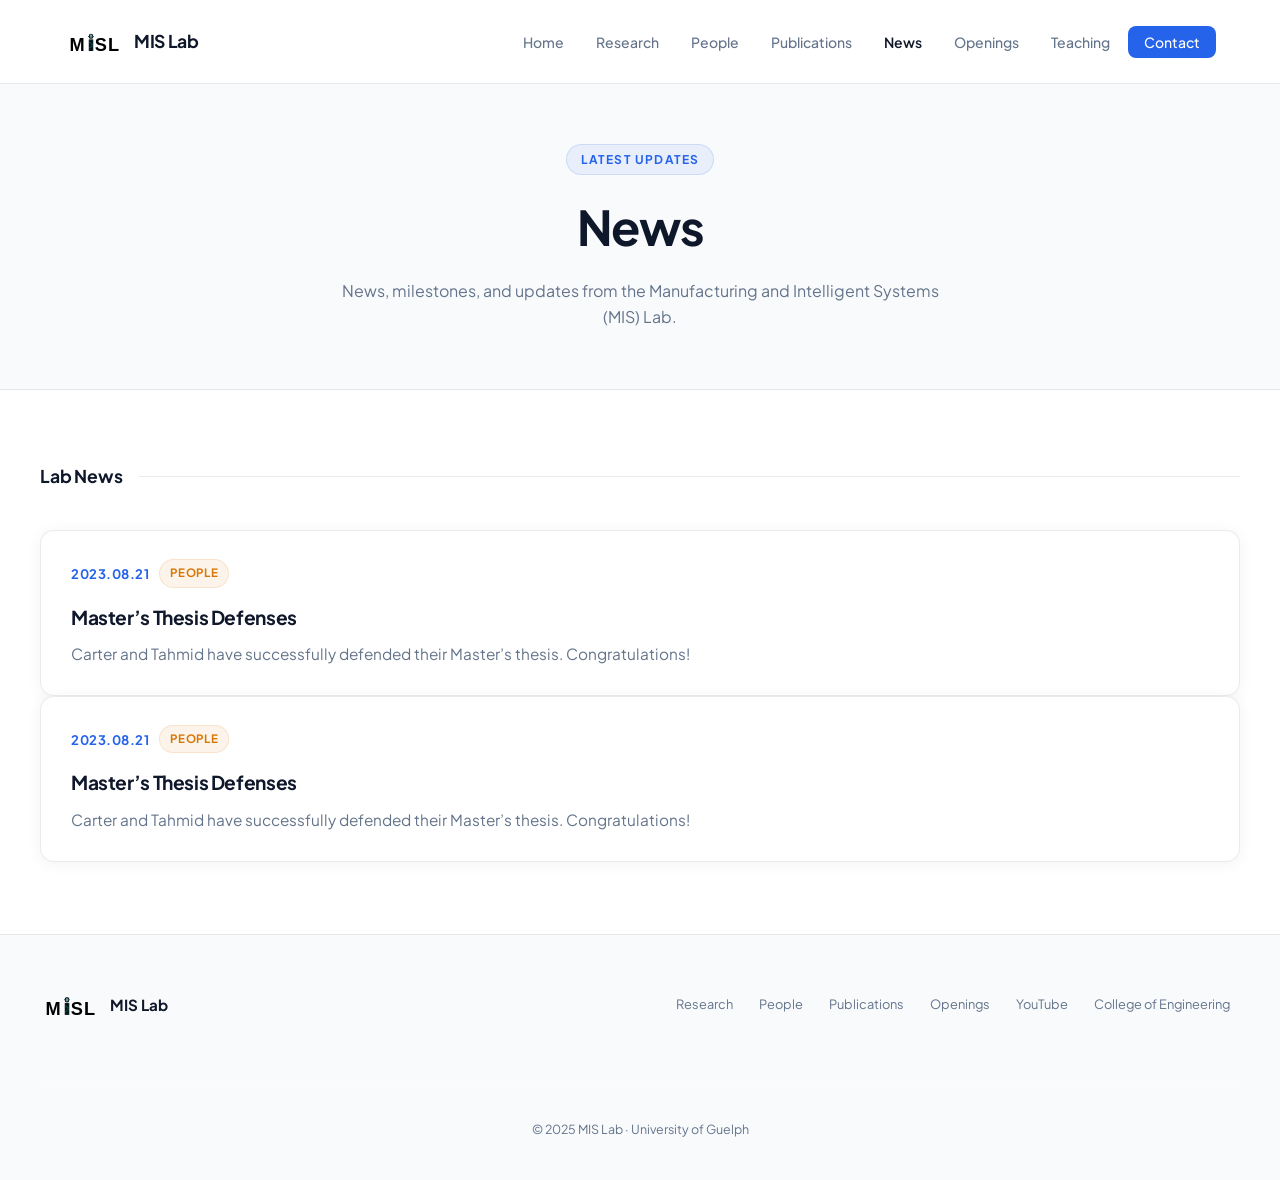
==== news/index.html @ e24f7b9d "update" ====
﻿<!doctype html>
<html lang="en">
  <head>
    <meta charset="UTF-8" />
    <meta name="viewport" content="width=device-width, initial-scale=1.0" />
    <title>News | Manufacturing and Intelligent Systems (MIS) Lab</title>
    <meta
      name="description"
      content="News and updates from the Manufacturing and Intelligent Systems (MIS) Lab, University of Guelph."
    />

    <link rel="preconnect" href="https://fonts.googleapis.com" />
    <link rel="preconnect" href="https://fonts.gstatic.com" crossorigin />
    <link
      href="https://fonts.googleapis.com/css2?family=Plus+Jakarta+Sans:wght@300;400;500;600;700&display=swap"
      rel="stylesheet"
    />

    <link rel="stylesheet" href="../css/styles.css" />

    <style>
      :root {
        --color-bg: #ffffff;
        --color-surface: #f8fafc;
        --color-surface-2: #f1f5f9;
        --color-border: rgba(0, 0, 0, 0.08);
        --color-text: #0f172a;
        --color-muted: #64748b;
        --color-accent: #2563eb;
        --color-accent-2: #0891b2;
        --color-gold: #d97706;
        --radius: 14px;
        --radius-sm: 8px;
        --font: "Plus Jakarta Sans", sans-serif;
        --transition: 0.25s ease;
        --nav-h: 84px;
      }

      *,
      *::before,
      *::after {
        box-sizing: border-box;
        margin: 0;
        padding: 0;
      }

      html {
        scroll-behavior: smooth;
      }

      body {
        font-family: var(--font);
        background: var(--color-bg);
        color: var(--color-text);
        line-height: 1.6;
        overflow-x: hidden;
      }

      a {
        color: inherit;
        text-decoration: none;
      }

      img {
        max-width: 100%;
        display: block;
      }

      /* NAV */
      .nav {
        position: fixed;
        top: 0;
        left: 0;
        right: 0;
        z-index: 100;
        height: var(--nav-h);
        background: rgba(255, 255, 255, 0.92);
        backdrop-filter: blur(16px);
        border-bottom: 1px solid var(--color-border);
      }

      .nav__container {
        max-width: 1200px;
        margin: 0 auto;
        padding: 0 24px;
        height: 100%;
        display: flex;
        align-items: center;
        justify-content: space-between;
      }

      .nav__logo {
        display: flex;
        align-items: center;
        gap: 10px;
        font-weight: 700;
        font-size: 1.1rem;
        letter-spacing: -0.02em;
        color: var(--color-text);
      }

      .nav__logo-icon {
        width: 34px;
        height: 34px;
        background: linear-gradient(135deg, var(--color-accent), var(--color-accent-2));
        border-radius: 8px;
        display: flex;
        align-items: center;
        justify-content: center;
      }

      .nav__logo-icon svg {
        width: 18px;
        height: 18px;
      }
      .nav__logo-img { width: 60px; height: 60px; border-radius: 8px; object-fit: contain; flex-shrink: 0; }

      .nav__links {
        display: flex;
        align-items: center;
        gap: 4px;
        list-style: none;
      }

      .nav__link {
        padding: 7px 14px;
        border-radius: var(--radius-sm);
        font-size: 0.875rem;
        font-weight: 500;
        color: var(--color-muted);
        transition: color var(--transition), background var(--transition);
      }

      .nav__link:hover {
        color: var(--color-text);
        background: rgba(0, 0, 0, 0.05);
      }

      .nav__link--active {
        color: var(--color-text);
        font-weight: 600;
      }

      .nav__link--cta {
        background: var(--color-accent);
        color: #fff;
        padding: 7px 16px;
      }

      .nav__link--cta:hover {
        background: #1d4ed8;
        color: #fff;
      }

      /* PAGE HEADER */
      .page-header {
        padding-top: calc(var(--nav-h) + 60px);
        padding-bottom: 60px;
        padding-left: 24px;
        padding-right: 24px;
        background: var(--color-surface);
        border-bottom: 1px solid var(--color-border);
        text-align: center;
      }

      .page-header__label {
        display: inline-block;
        font-size: 0.75rem;
        font-weight: 700;
        letter-spacing: 0.1em;
        text-transform: uppercase;
        color: var(--color-accent);
        background: rgba(37, 99, 235, 0.07);
        border: 1px solid rgba(37, 99, 235, 0.15);
        padding: 5px 14px;
        border-radius: 100px;
        margin-bottom: 14px;
      }

      .page-header__title {
        font-size: clamp(2rem, 4vw, 3rem);
        font-weight: 700;
        letter-spacing: -0.03em;
        margin-bottom: 12px;
      }

      .page-header__desc {
        font-size: 1rem;
        color: var(--color-muted);
        max-width: 620px;
        margin: 0 auto;
      }

      /* SECTIONS */
      .news-section {
        padding: 72px 24px;
      }

      .section-inner {
        max-width: 1200px;
        margin: 0 auto;
      }

      .section-divider {
        display: flex;
        align-items: center;
        gap: 16px;
        margin-bottom: 40px;
      }

      .section-divider__title {
        font-size: 1.1rem;
        font-weight: 700;
        letter-spacing: -0.01em;
        white-space: nowrap;
        color: var(--color-text);
      }

      .section-divider__line {
        flex: 1;
        height: 1px;
        background: var(--color-border);
      }

      .section-divider__count {
        font-size: 0.78rem;
        font-weight: 600;
        color: var(--color-muted);
        background: var(--color-surface-2);
        border: 1px solid var(--color-border);
        padding: 3px 10px;
        border-radius: 100px;
        white-space: nowrap;
      }

      /* NEWS LIST */
      .news-list {
        display: grid;
        gap: 22px;
      }

      .news-card {
        background: #ffffff;
        border: 1px solid var(--color-border);
        border-radius: var(--radius);
        padding: 28px 30px;
        box-shadow: 0 2px 16px rgba(0, 0, 0, 0.05);
        transition: transform var(--transition), box-shadow var(--transition), border-color var(--transition);
      }

      .news-card:hover {
        transform: translateY(-4px);
        box-shadow: 0 12px 34px rgba(37, 99, 235, 0.08);
        border-color: rgba(37, 99, 235, 0.18);
      }

      .news-card__meta {
        display: flex;
        align-items: center;
        gap: 10px;
        flex-wrap: wrap;
        margin-bottom: 14px;
      }

      .news-card__date {
        font-size: 0.82rem;
        font-weight: 700;
        letter-spacing: 0.04em;
        color: var(--color-accent);
        text-transform: uppercase;
      }

      .news-card__tag {
        display: inline-flex;
        align-items: center;
        font-size: 0.72rem;
        font-weight: 700;
        letter-spacing: 0.06em;
        text-transform: uppercase;
        color: var(--color-gold);
        background: rgba(217, 119, 6, 0.08);
        border: 1px solid rgba(217, 119, 6, 0.14);
        padding: 4px 10px;
        border-radius: 999px;
      }

      .news-card__title {
        font-size: 1.2rem;
        font-weight: 700;
        letter-spacing: -0.02em;
        color: var(--color-text);
        margin-bottom: 10px;
      }

      .news-card__text {
        font-size: 0.96rem;
        color: var(--color-muted);
        max-width: 900px;
      }

      /* FOOTER */
      .footer {
        background: var(--color-surface);
        border-top: 1px solid var(--color-border);
        padding: 40px 24px;
      }

      .footer__content {
        max-width: 1200px;
        margin: 0 auto;
        display: flex;
        align-items: center;
        justify-content: space-between;
        flex-wrap: wrap;
        gap: 20px;
      }

      .footer__logo {
        display: flex;
        align-items: center;
        gap: 10px;
        font-weight: 700;
        font-size: 0.95rem;
        color: var(--color-text);
      }

      .footer__links {
        display: flex;
        gap: 6px;
        flex-wrap: wrap;
      }

      .footer__link {
        font-size: 0.8rem;
        color: var(--color-muted);
        padding: 5px 10px;
        border-radius: 6px;
        transition: all var(--transition);
      }

      .footer__link:hover {
        color: var(--color-text);
        background: rgba(0, 0, 0, 0.05);
      }

      .footer__copy {
        font-size: 0.78rem;
        color: var(--color-muted);
      }

      /* FADE IN */
      .fade-in {
        opacity: 0;
        transform: translateY(20px);
        transition: opacity 0.55s ease, transform 0.55s ease;
      }

      .fade-in.visible {
        opacity: 1;
        transform: translateY(0);
      }

      /* HAMBURGER */
      .nav__toggle {
        display: none; flex-direction: column; justify-content: center; gap: 5px;
        background: none; border: none; cursor: pointer;
        padding: 8px; border-radius: 8px;
        transition: background 0.25s ease;
      }
      .nav__toggle:hover { background: rgba(0,0,0,0.05); }
      .nav__toggle span {
        display: block; width: 22px; height: 2px;
        background: #0f172a; border-radius: 2px;
        transition: all 0.3s ease; transform-origin: center;
      }
      .nav__toggle.open span:nth-child(1) { transform: translateY(7px) rotate(45deg); }
      .nav__toggle.open span:nth-child(2) { opacity: 0; transform: scaleX(0); }
      .nav__toggle.open span:nth-child(3) { transform: translateY(-7px) rotate(-45deg); }

      /* RESPONSIVE */
      @media (max-width: 768px) {
        .footer__content { flex-direction: column; align-items: flex-start; }
        .news-card { padding: 22px 20px; }
        .nav__toggle { display: flex; }
        .nav__links {
          display: none; flex-direction: column; gap: 2px;
          position: absolute; top: 70px; left: 0; right: 0;
          background: rgba(255,255,255,0.97);
          backdrop-filter: blur(16px);
          border-bottom: 1px solid rgba(0,0,0,0.08);
          padding: 12px 16px 16px;
          box-shadow: 0 8px 24px rgba(0,0,0,0.08);
        }
        .nav__links.open { display: flex; }
        .nav__link { padding: 11px 16px; font-size: 0.95rem; width: 100%; }
        .nav__link--cta { background: none; color: var(--color-accent); font-weight: 700; padding: 11px 16px; }
      }
    </style>
  </head>

  <body>
    <!-- NAV -->
    <nav class="nav">
      <div class="nav__container">
        <a href="../" class="nav__logo">
          <img src="../MISL_black_transparent_simple_pcb_true_mirror_wordmark_only.svg" class="nav__logo-img" alt="MIS Lab logo" />
          MIS Lab
        </a>

        <button class="nav__toggle" aria-label="Toggle navigation" aria-expanded="false">
          <span></span><span></span><span></span>
        </button>
        <ul class="nav__links">
          <li><a href="../" class="nav__link">Home</a></li>
          <li><a href="../research/" class="nav__link">Research</a></li>
          <li><a href="../people/" class="nav__link">People</a></li>
          <li><a href="../publications/" class="nav__link">Publications</a></li>
          <li><a href="../news/" class="nav__link nav__link--active">News</a></li>
          <li><a href="../opening/" class="nav__link">Openings</a></li>
          <li><a href="../teaching/" class="nav__link">Teaching</a></li>
          <li><a href="../contact/" class="nav__link nav__link--cta">Contact</a></li>
        </ul>
      </div>
    </nav>

    <!-- PAGE HEADER -->
    <div class="page-header">
      <div class="page-header__label">Latest Updates</div>
      <h1 class="page-header__title">News</h1>
      <p class="page-header__desc">
        News, milestones, and updates from the Manufacturing and Intelligent Systems (MIS) Lab.
      </p>
    </div>

    <!-- NEWS SECTION -->
    <section class="news-section">
      <div class="section-inner">
        <div class="section-divider fade-in">
          <span class="section-divider__title">Lab News</span>
          <div class="section-divider__line"></div>
        </div>

        <div class="news-list">
          <!-- NEWS ITEM: copy this whole article block to add more -->
          <article class="news-card fade-in">
            <div class="news-card__meta">
              <span class="news-card__date">2023.08.21</span>
              <span class="news-card__tag">People</span>
            </div>
            <h2 class="news-card__title">Master’s Thesis Defenses</h2>
            <p class="news-card__text">
              Carter and Tahmid have successfully defended their Master’s thesis. Congratulations!
            </p>
          </article>
        </div>
        <div class="news-list">
          <!-- NEWS ITEM: copy this whole article block to add more -->
          <article class="news-card fade-in">
            <div class="news-card__meta">
              <span class="news-card__date">2023.08.21</span>
              <span class="news-card__tag">People</span>
            </div>
            <h2 class="news-card__title">Master’s Thesis Defenses</h2>
            <p class="news-card__text">
              Carter and Tahmid have successfully defended their Master’s thesis. Congratulations!
            </p>
          </article>
        </div>
      </div>
    </section>

    <!-- FOOTER -->
    <footer class="footer">
      <div class="footer__content">
        <a href="../" class="footer__logo">
          <img src="../MISL_black_transparent_simple_pcb_true_mirror_wordmark_only.svg" class="nav__logo-img" alt="MIS Lab logo" />
          MIS Lab
        </a>

        <div class="footer__links">
          <a href="../research/" class="footer__link">Research</a>
          <a href="../people/" class="footer__link">People</a>
          <a href="../publications/" class="footer__link">Publications</a>
          <a href="../opening/" class="footer__link">Openings</a>
          <a
            href="https://www.youtube.com/channel/UCh6oN-DiD9h4lSHXrCd7Ccg"
            target="_blank"
            class="footer__link"
            >YouTube</a
          >
          <a href="https://www.uoguelph.ca/engineering/" target="_blank" class="footer__link"
            >College of Engineering</a
          >
        </div>

        <div class="footer__copy">
          © 2025 MIS Lab · University of Guelph
        </div>
      </div>
    </footer>

    <script>
      const observer = new IntersectionObserver(
        (entries) => {
          entries.forEach((el, i) => {
            if (el.isIntersecting) {
              setTimeout(() => el.target.classList.add("visible"), i * 60);
            }
          });
        },
        { threshold: 0.08 }
      );

      document.querySelectorAll(".fade-in").forEach((el) => observer.observe(el));

      const toggle = document.querySelector('.nav__toggle');
      const navLinks = document.querySelector('.nav__links');
      toggle.addEventListener('click', () => {
        const open = navLinks.classList.toggle('open');
        toggle.classList.toggle('open', open);
        toggle.setAttribute('aria-expanded', open);
      });
      navLinks.querySelectorAll('.nav__link').forEach(link => {
        link.addEventListener('click', () => {
          navLinks.classList.remove('open');
          toggle.classList.remove('open');
          toggle.setAttribute('aria-expanded', 'false');
        });
      });
      document.addEventListener('click', (e) => {
        if (!e.target.closest('.nav')) {
          navLinks.classList.remove('open');
          toggle.classList.remove('open');
          toggle.setAttribute('aria-expanded', 'false');
        }
      });
    </script>
  </body>
</html>
---- css/styles.css ----
/* ============================================
   DIIM Digital Twin Technologies
   Main Stylesheet
   ============================================ */

/* Import variables (for customization) */
@import url("variables.css");

/* --------------------------------------------
   Reset & Base
   -------------------------------------------- */
* {
  margin: 0;
  padding: 0;
  box-sizing: border-box;
}

html {
  scroll-behavior: smooth;
}

body {
  font-family:
    "Plus Jakarta Sans",
    -apple-system,
    BlinkMacSystemFont,
    sans-serif;
  color: var(--text-primary);
  background: var(--bg-white);
  line-height: 1.6;
  overflow-x: hidden;
}

a {
  text-decoration: none;
  color: inherit;
}

img {
  max-width: 100%;
  height: auto;
}

/* --------------------------------------------
   Typography
   -------------------------------------------- */
.gradient-text {
  background: var(--gradient-primary);
  -webkit-background-clip: text;
  -webkit-text-fill-color: transparent;
  background-clip: text;
}

.section-label {
  font-size: 0.85rem;
  font-weight: 600;
  color: var(--primary);
  text-transform: uppercase;
  letter-spacing: 0.1em;
  margin-bottom: 1rem;
}

.section-title {
  font-size: clamp(2rem, 4vw, 2.75rem);
  font-weight: 700;
  letter-spacing: -0.02em;
  margin-bottom: 1rem;
}

.section-desc {
  color: var(--text-secondary);
  font-size: 1.1rem;
}

/* --------------------------------------------
   Layout Components
   -------------------------------------------- */
.container {
  max-width: 1200px;
  margin: 0 auto;
  padding: 0 2rem;
}

.container--narrow {
  max-width: 900px;
}

.container--wide {
  max-width: 1400px;
}

section {
  padding: var(--section-padding);
}

.section-header {
  text-align: center;
  max-width: 600px;
  margin: 0 auto 4rem;
}

/* --------------------------------------------
   Navigation
   -------------------------------------------- */
.nav {
  position: fixed;
  top: 0;
  left: 0;
  right: 0;
  z-index: 1000;
  padding: 1rem 2rem;
  background: rgba(255, 255, 255, 0.8);
  backdrop-filter: blur(20px);
  border-bottom: 1px solid rgba(226, 232, 240, 0.5);
  transition: all var(--transition-base);
}

.nav--scrolled {
  background: rgba(255, 255, 255, 0.95);
  box-shadow: var(--shadow-sm);
}

.nav__container {
  max-width: 1200px;
  margin: 0 auto;
  display: flex;
  justify-content: space-between;
  align-items: center;
}

.nav__logo {
  font-weight: 700;
  font-size: 1.25rem;
  color: var(--text-primary);
  display: flex;
  align-items: center;
  gap: 0.5rem;
}

.nav__logo-icon {
  width: 32px;
  height: 32px;
  background: var(--gradient-primary);
  border-radius: 8px;
  display: flex;
  align-items: center;
  justify-content: center;
}

.nav__logo-icon svg {
  width: 18px;
  height: 18px;
  fill: white;
}

.nav__links {
  display: flex;
  gap: 2rem;
  list-style: none;
}

.nav__link {
  color: var(--text-secondary);
  font-size: 0.9rem;
  font-weight: 500;
  transition: color var(--transition-fast);
}

.nav__link:hover {
  color: var(--primary);
}

/* --------------------------------------------
   Buttons
   -------------------------------------------- */
.btn {
  display: inline-flex;
  align-items: center;
  justify-content: center;
  gap: 0.5rem;
  padding: 0.875rem 1.75rem;
  border-radius: var(--radius-md);
  font-size: 0.95rem;
  font-weight: 600;
  transition: all var(--transition-fast);
  cursor: pointer;
  border: none;
  font-family: inherit;
}

.btn--primary {
  background: var(--gradient-primary);
  color: var(--text-white);
  box-shadow: var(--shadow-primary);
}

.btn--primary:hover {
  transform: translateY(-2px);
  box-shadow: var(--shadow-primary-hover);
}

.btn--secondary {
  background: var(--bg-white);
  color: var(--text-primary);
  border: 1px solid var(--border);
}

.btn--secondary:hover {
  border-color: var(--primary);
  color: var(--primary);
}

.btn--link {
  padding: 0;
  background: none;
  color: var(--primary);
  font-weight: 600;
}

.btn--link:hover {
  gap: 0.75rem;
}

.btn--link svg {
  width: 18px;
  height: 18px;
  transition: transform var(--transition-fast);
}

.btn--link:hover svg {
  transform: translateX(3px);
}

/* --------------------------------------------
   Hero Section
   -------------------------------------------- */
.hero {
  min-height: 100vh;
  display: flex;
  align-items: center;
  justify-content: center;
  position: relative;
  padding: 8rem 2rem 4rem;
  overflow: hidden;
}

.hero__image {
  position: absolute;
  inset: 0;
  z-index: 0;
}

.hero__image img {
  width: 100%;
  height: 100%;
  object-fit: cover;
  object-position: center;
}

/* Overlay for better text readability */
.hero__image::after {
  content: "";
  position: absolute;
  inset: 0;
  background: linear-gradient(
    to bottom,
    rgba(255, 255, 255, 0.85) 0%,
    rgba(255, 255, 255, 0.9) 50%,
    rgba(248, 250, 252, 1) 100%
  );
}

/* Ensure content stays above the image */
.hero__bg,
.hero__mesh,
.hero__content {
  position: relative;
  z-index: 1;
}

/* Dark overlay variant for dark images */
.hero--dark .hero__image::after {
  background: linear-gradient(
    to bottom,
    rgba(15, 23, 42, 0.7) 0%,
    rgba(15, 23, 42, 0.8) 50%,
    rgba(15, 23, 42, 0.95) 100%
  );
}

.hero--dark .hero__title,
.hero--dark .hero__badge {
  color: #ffffff;
}

.hero--dark .hero__description {
  color: rgba(255, 255, 255, 0.8);
}

.hero--dark .gradient-text {
  background: linear-gradient(135deg, #38bdf8, #06b6d4);
  -webkit-background-clip: text;
  -webkit-text-fill-color: transparent;
  background-clip: text;
}

.hero__bg {
  position: absolute;
  inset: 0;
  background:
    radial-gradient(
      ellipse 80% 50% at 50% -20%,
      rgba(14, 165, 233, 0.15),
      transparent
    ),
    radial-gradient(
      ellipse 60% 40% at 80% 60%,
      rgba(6, 182, 212, 0.1),
      transparent
    ),
    radial-gradient(
      ellipse 50% 30% at 20% 80%,
      rgba(14, 165, 233, 0.08),
      transparent
    );
}

.hero__mesh {
  position: absolute;
  inset: 0;
  background-image:
    linear-gradient(rgba(14, 165, 233, 0.03) 1px, transparent 1px),
    linear-gradient(90deg, rgba(14, 165, 233, 0.03) 1px, transparent 1px);
  background-size: 60px 60px;
  mask-image: radial-gradient(ellipse 80% 60% at 50% 40%, black, transparent);
}

.hero__content {
  position: relative;
  max-width: 900px;
  text-align: center;
  z-index: 1;
}

.hero__badge {
  display: inline-flex;
  align-items: center;
  gap: 0.5rem;
  padding: 0.5rem 1rem;
  background: rgba(14, 165, 233, 0.1);
  border: 1px solid rgba(14, 165, 233, 0.2);
  border-radius: var(--radius-full);
  font-size: 0.85rem;
  font-weight: 500;
  color: var(--primary-dark);
  margin-bottom: 2rem;
  animation: fadeInUp 0.8s ease forwards;
}

.hero__badge::before {
  content: "";
  width: 6px;
  height: 6px;
  background: var(--primary);
  border-radius: 50%;
  animation: pulse 2s ease infinite;
}

.hero__title {
  font-size: clamp(2.5rem, 6vw, 4rem);
  font-weight: 700;
  line-height: 1.1;
  margin-bottom: 1.5rem;
  letter-spacing: -0.02em;
  animation: fadeInUp 0.8s ease 0.1s forwards;
  opacity: 0;
}

.hero__description {
  font-size: 1.25rem;
  color: var(--text-secondary);
  max-width: 600px;
  margin: 0 auto 2.5rem;
  animation: fadeInUp 0.8s ease 0.2s forwards;
  opacity: 0;
}

.hero__cta {
  display: flex;
  gap: 1rem;
  justify-content: center;
  flex-wrap: wrap;
  animation: fadeInUp 0.8s ease 0.3s forwards;
  opacity: 0;
}

/* --------------------------------------------
   Project Cards
   -------------------------------------------- */
.projects {
  background: var(--bg-light);
}

.projects__grid {
  max-width: 900px;
  margin: 0 auto;
}

.project-card {
  position: relative;
  border-radius: var(--radius-xl);
  overflow: hidden;
  margin-bottom: 2rem;
  background: var(--bg-card);
  border: 1px solid var(--border);
  transition: all var(--transition-slow);
}

.project-card:hover {
  transform: translateY(-5px);
  box-shadow: var(--shadow-lg);
  border-color: rgba(14, 165, 233, 0.3);
}

.project-card__image {
  position: relative;
  height: 280px;
  background: linear-gradient(135deg, #1e293b 0%, #334155 100%);
  overflow: hidden;
}

.project-card__image::before {
  content: "";
  position: absolute;
  inset: 0;
  background: linear-gradient(
    135deg,
    rgba(14, 165, 233, 0.1),
    rgba(6, 182, 212, 0.1)
  );
}

.project-card__image img {
  width: 100%;
  height: 100%;
  object-fit: cover;
}

.project-card__overlay {
  position: absolute;
  bottom: 0;
  left: 0;
  right: 0;
  padding: 2rem;
  padding-top: 4rem;
  background: linear-gradient(
    to top,
    rgba(15, 23, 42, 0.95) 0%,
    rgba(15, 23, 42, 0.8) 50%,
    transparent 100%
  );
}

.project-card__tag {
  display: inline-block;
  padding: 0.35rem 0.75rem;
  background: rgba(14, 165, 233, 0.4);
  color: #ffffff;
  border-radius: var(--radius-sm);
  font-size: 0.75rem;
  font-weight: 600;
  text-transform: uppercase;
  letter-spacing: 0.05em;
  margin-bottom: 0.75rem;
  backdrop-filter: blur(4px);
}

.project-card__title {
  color: #ffffff;
  font-size: 1.5rem;
  font-weight: 700;
  margin-bottom: 0.25rem;
  text-shadow: 0 2px 4px rgba(0, 0, 0, 0.3);
}

.project-card__author {
  color: rgba(255, 255, 255, 0.9);
  font-size: 0.9rem;
  text-shadow: 0 1px 2px rgba(0, 0, 0, 0.3);
}

.project-card__content {
  padding: 1.75rem 2rem;
}

.project-card__description {
  color: var(--text-secondary);
  margin-bottom: 1.5rem;
  line-height: 1.7;
}

/* --------------------------------------------
   About Section
   -------------------------------------------- */
.about {
  background: var(--bg-white);
}

.about__content {
  max-width: 800px;
  margin: 0 auto;
  display: grid;
  gap: 3rem;
}

.about__text {
  text-align: center;
}

.about__text p {
  color: var(--text-secondary);
  font-size: 1.15rem;
  line-height: 1.8;
  margin-bottom: 1rem;
}

.stats-grid {
  display: grid;
  grid-template-columns: repeat(auto-fit, minmax(150px, 1fr));
  gap: 2rem;
  padding: 2rem;
  background: var(--bg-light);
  border-radius: var(--radius-lg);
}

.stat {
  text-align: center;
}

.stat__value {
  font-size: 2.5rem;
  font-weight: 700;
  color: var(--primary);
  line-height: 1;
  margin-bottom: 0.5rem;
}

.stat__label {
  color: var(--text-muted);
  font-size: 0.9rem;
  font-weight: 500;
}

/* --------------------------------------------
   Contact Section
   -------------------------------------------- */
.contact {
  background: linear-gradient(to bottom, var(--bg-light), var(--bg-white));
}

.contact__grid {
  max-width: 1000px;
  margin: 0 auto;
  display: grid;
  grid-template-columns: repeat(auto-fit, minmax(280px, 1fr));
  gap: 2rem;
}

.contact-card {
  padding: 2rem;
  background: var(--bg-white);
  border: 1px solid var(--border);
  border-radius: var(--radius-lg);
  transition: all var(--transition-base);
}

.contact-card:hover {
  border-color: rgba(14, 165, 233, 0.3);
  box-shadow: var(--shadow-md);
}

.contact-card__icon {
  width: 48px;
  height: 48px;
  background: linear-gradient(
    135deg,
    rgba(14, 165, 233, 0.1),
    rgba(6, 182, 212, 0.1)
  );
  border-radius: 12px;
  display: flex;
  align-items: center;
  justify-content: center;
  margin-bottom: 1.25rem;
}

.contact-card__icon svg {
  width: 24px;
  height: 24px;
  stroke: var(--primary);
}

.contact-card__title {
  font-size: 1.1rem;
  font-weight: 600;
  margin-bottom: 0.5rem;
}

.contact-card__text {
  color: var(--text-secondary);
  font-size: 0.95rem;
  line-height: 1.6;
}

.contact-card__text a {
  color: var(--primary);
}

.contact-card__text a:hover {
  text-decoration: underline;
}

/* --------------------------------------------
   Footer
   -------------------------------------------- */
.footer {
  background: var(--bg-dark);
  color: rgba(255, 255, 255, 0.7);
  padding: 3rem 2rem;
}

.footer__content {
  max-width: 1200px;
  margin: 0 auto;
  display: flex;
  justify-content: space-between;
  align-items: center;
  flex-wrap: wrap;
  gap: 1.5rem;
}

.footer__logo {
  display: flex;
  align-items: center;
  gap: 0.75rem;
  color: var(--text-white);
  font-weight: 600;
}

.footer__links {
  display: flex;
  gap: 2rem;
}

.footer__link {
  color: rgba(255, 255, 255, 0.7);
  font-size: 0.9rem;
  transition: color var(--transition-fast);
}

.footer__link:hover {
  color: var(--text-white);
}

.footer__copy {
  width: 100%;
  text-align: center;
  padding-top: 2rem;
  margin-top: 2rem;
  border-top: 1px solid rgba(255, 255, 255, 0.1);
  font-size: 0.85rem;
}

/* --------------------------------------------
   Animations
   -------------------------------------------- */
@keyframes fadeInUp {
  from {
    opacity: 0;
    transform: translateY(30px);
  }
  to {
    opacity: 1;
    transform: translateY(0);
  }
}

@keyframes pulse {
  0%,
  100% {
    opacity: 1;
    transform: scale(1);
  }
  50% {
    opacity: 0.5;
    transform: scale(1.2);
  }
}

.fade-in {
  opacity: 0;
  transform: translateY(30px);
  transition: all var(--transition-animation);
}

.fade-in.visible {
  opacity: 1;
  transform: translateY(0);
}

.project-card {
  opacity: 1;
  transform: translateY(0);
  transition: all var(--transition-slow);
}

/* Animation only if JS adds this class first */
.project-card.animate {
  opacity: 0;
  transform: translateY(40px);
}

.project-card.animate.visible {
  opacity: 1;
  transform: translateY(0);
}

/* --------------------------------------------
   Responsive
   -------------------------------------------- */
@media (max-width: 768px) {
  :root {
    --section-padding: 4rem 1.5rem;
  }

  .nav {
    padding: 1rem;
  }

  .nav__links {
    display: none;
  }

  .hero {
    padding: 7rem 1.5rem 3rem;
  }

  .project-card__image {
    height: 200px;
  }

  .project-card__content {
    padding: 1.5rem;
  }

  .footer__content {
    flex-direction: column;
    text-align: center;
  }

  .footer__links {
    flex-wrap: wrap;
    justify-content: center;
  }
}

/* --------------------------------------------
   Utility Classes
   -------------------------------------------- */
.text-center {
  text-align: center;
}
.text-left {
  text-align: left;
}
.text-right {
  text-align: right;
}

.mt-1 {
  margin-top: 0.5rem;
}
.mt-2 {
  margin-top: 1rem;
}
.mt-3 {
  margin-top: 1.5rem;
}
.mt-4 {
  margin-top: 2rem;
}

.mb-1 {
  margin-bottom: 0.5rem;
}
.mb-2 {
  margin-bottom: 1rem;
}
.mb-3 {
  margin-bottom: 1.5rem;
}
.mb-4 {
  margin-bottom: 2rem;
}
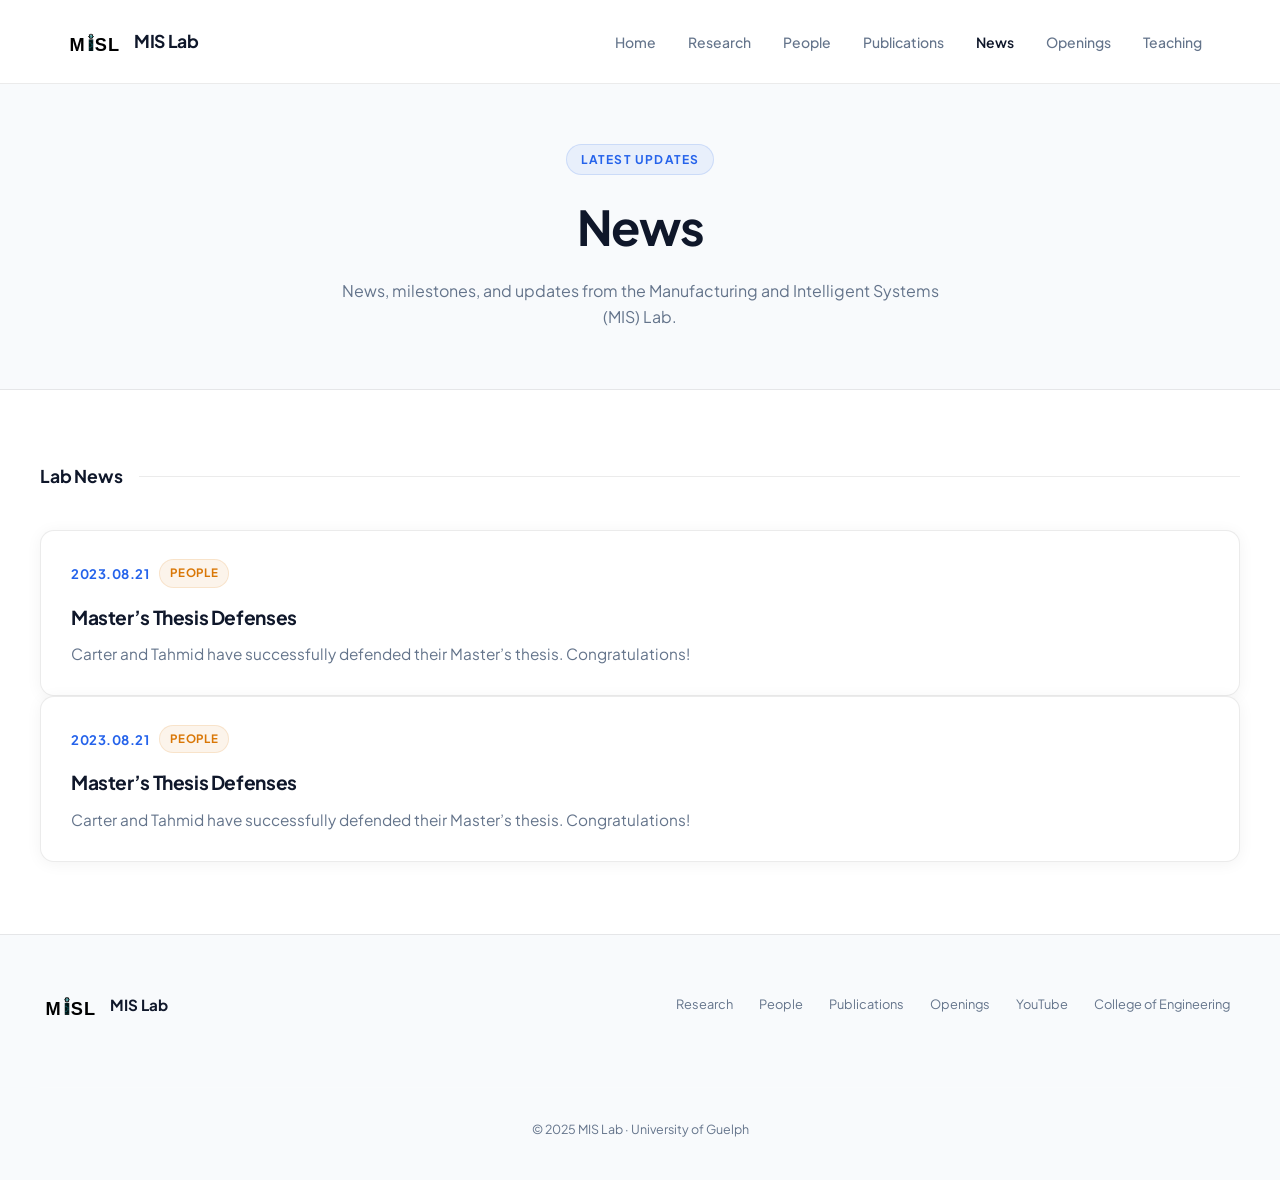
==== commit 5d9d7e2a: "update" ====
--- a/news/index.html
+++ b/news/index.html
@@ -418,7 +418,6 @@
           <li><a href="../news/" class="nav__link nav__link--active">News</a></li>
           <li><a href="../opening/" class="nav__link">Openings</a></li>
           <li><a href="../teaching/" class="nav__link">Teaching</a></li>
-          <li><a href="../contact/" class="nav__link nav__link--cta">Contact</a></li>
         </ul>
       </div>
     </nav>
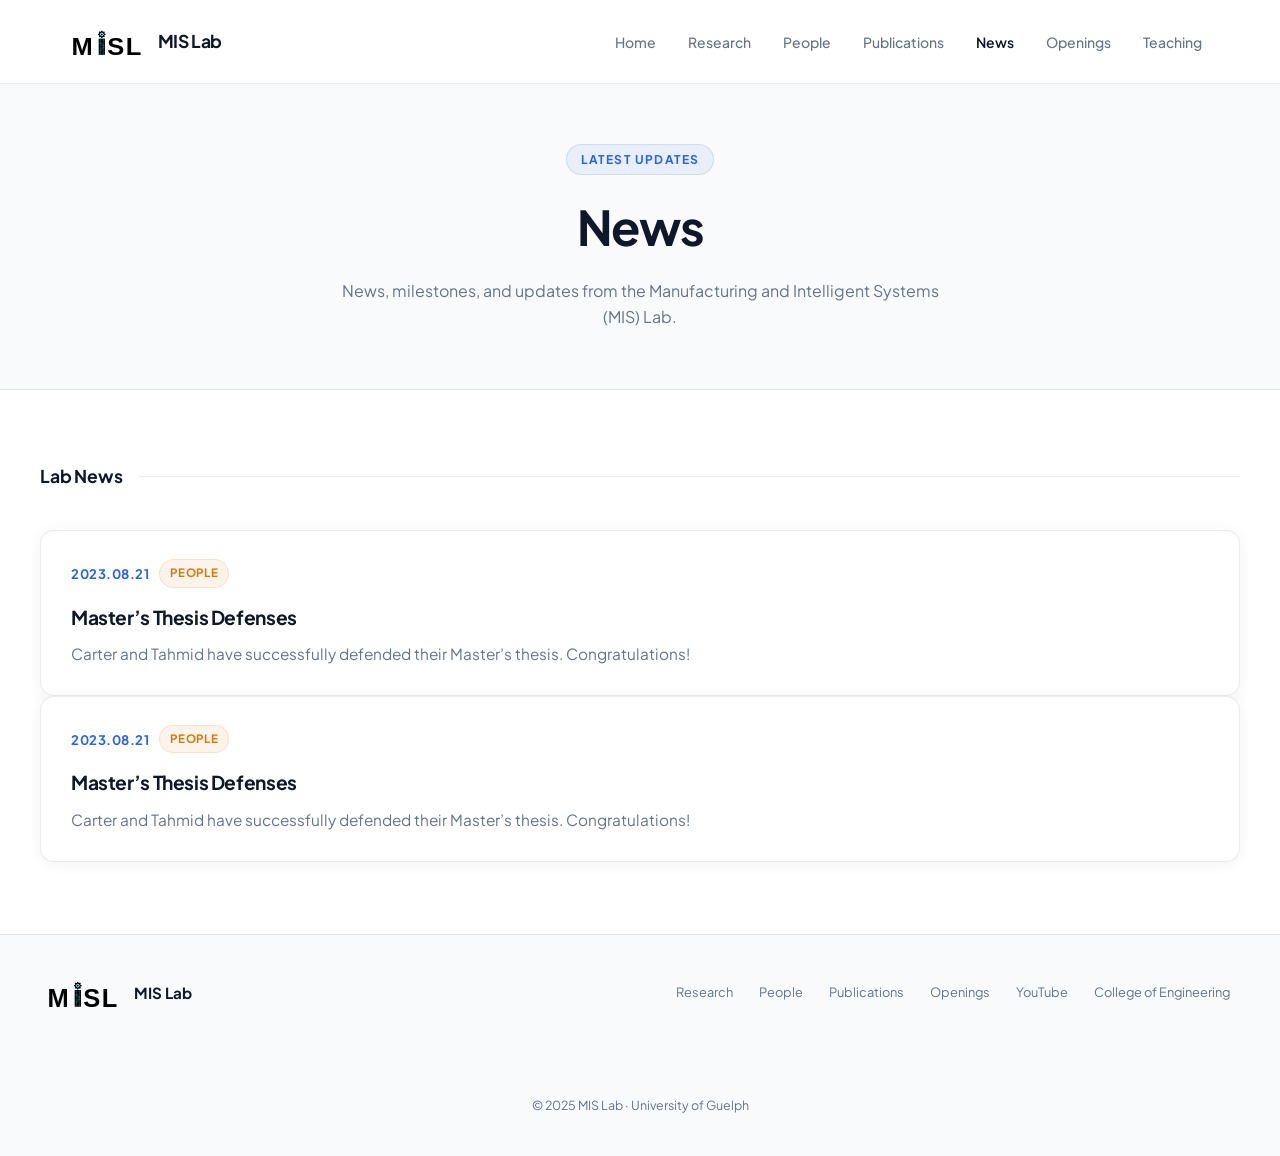
==== commit d3c76d0d: "update" ====
--- a/news/index.html
+++ b/news/index.html
@@ -113,7 +113,7 @@
         width: 18px;
         height: 18px;
       }
-      .nav__logo-img { width: 60px; height: 60px; border-radius: 8px; object-fit: contain; flex-shrink: 0; }
+      .nav__logo-img { height: 36px; width: auto; object-fit: contain; flex-shrink: 0; }
 
       .nav__links {
         display: flex;
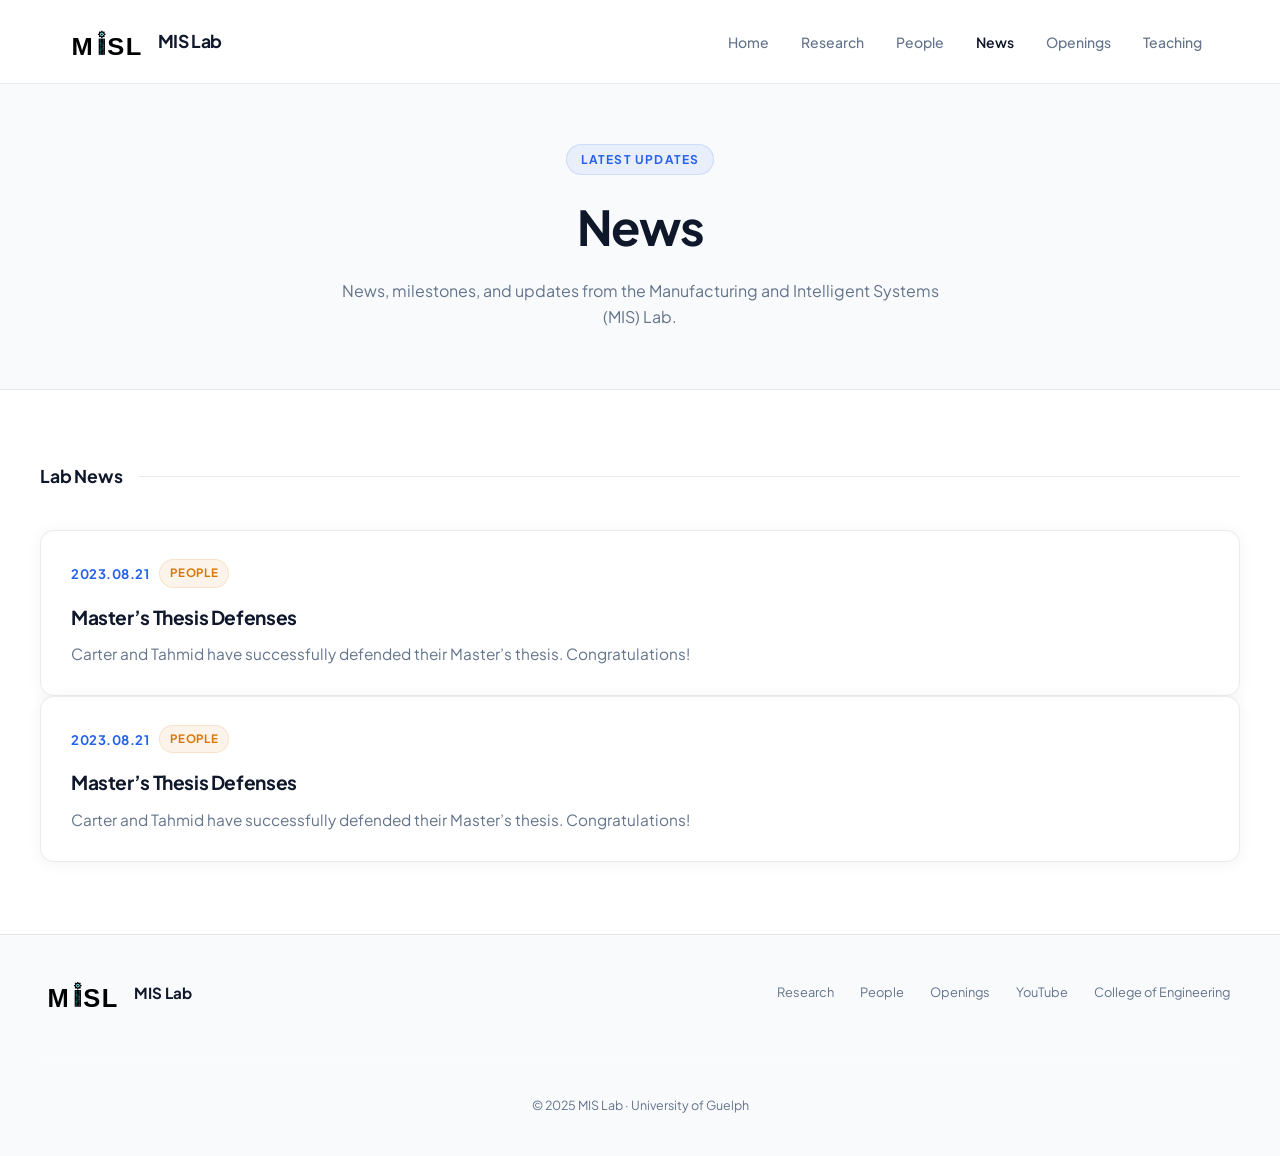
==== commit 700797e7: "update" ====
--- a/news/index.html
+++ b/news/index.html
@@ -414,7 +414,7 @@
           <li><a href="../" class="nav__link">Home</a></li>
           <li><a href="../research/" class="nav__link">Research</a></li>
           <li><a href="../people/" class="nav__link">People</a></li>
-          <li><a href="../publications/" class="nav__link">Publications</a></li>
+
           <li><a href="../news/" class="nav__link nav__link--active">News</a></li>
           <li><a href="../opening/" class="nav__link">Openings</a></li>
           <li><a href="../teaching/" class="nav__link">Teaching</a></li>
@@ -479,7 +479,7 @@
         <div class="footer__links">
           <a href="../research/" class="footer__link">Research</a>
           <a href="../people/" class="footer__link">People</a>
-          <a href="../publications/" class="footer__link">Publications</a>
+
           <a href="../opening/" class="footer__link">Openings</a>
           <a
             href="https://www.youtube.com/channel/UCh6oN-DiD9h4lSHXrCd7Ccg"
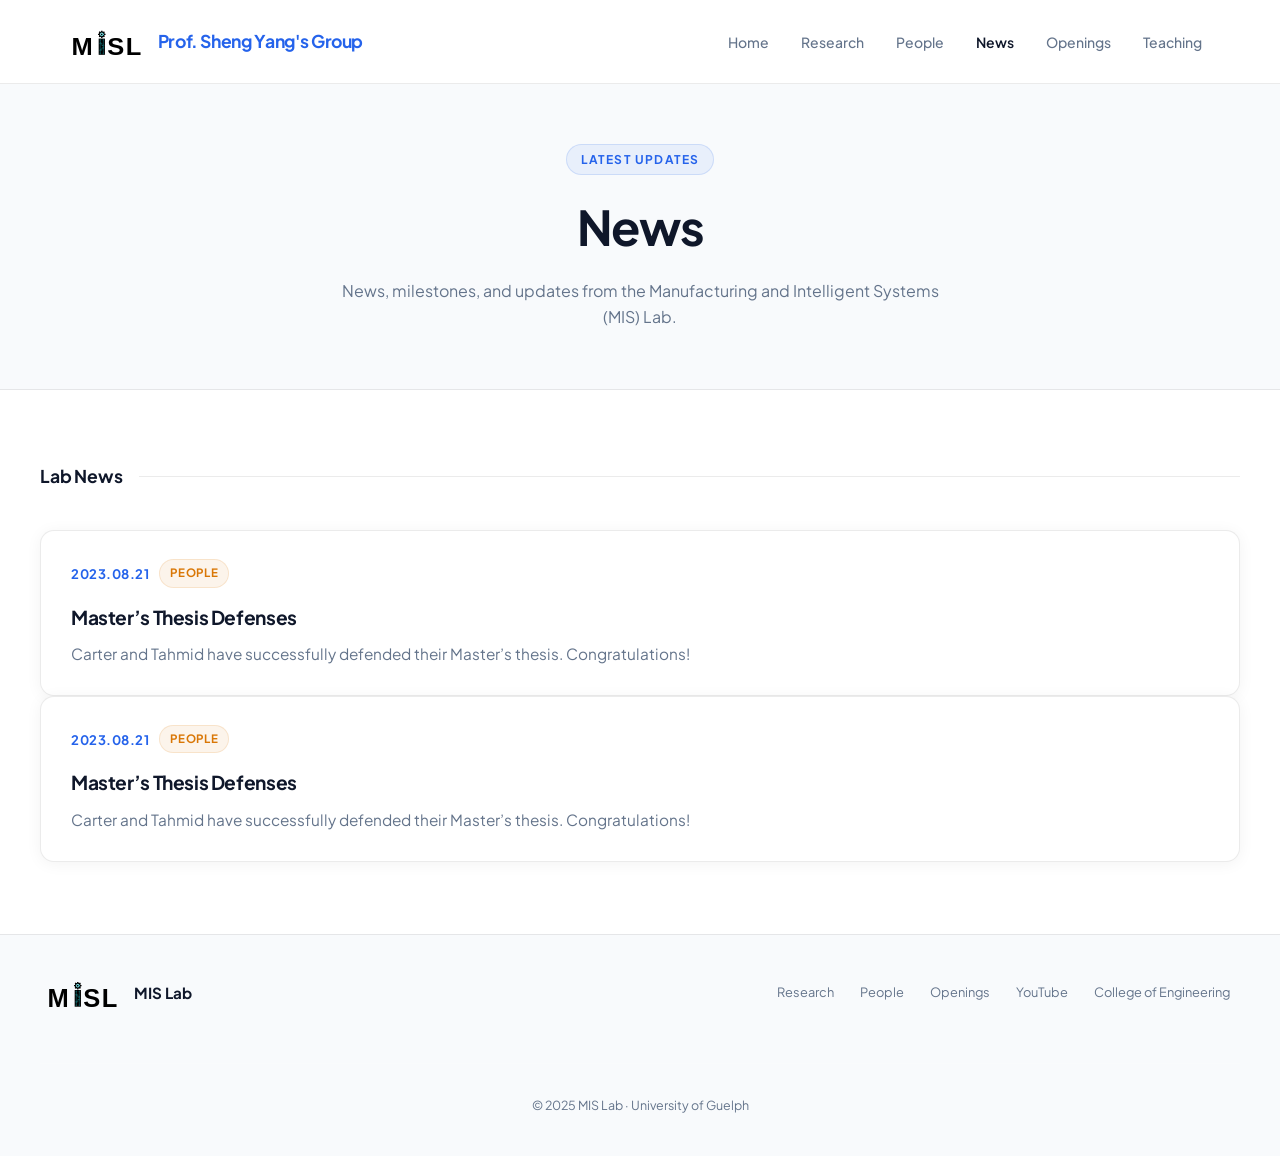
==== commit 1e32ab6e: "update" ====
--- a/news/index.html
+++ b/news/index.html
@@ -97,7 +97,9 @@
         font-size: 1.1rem;
         letter-spacing: -0.02em;
         color: var(--color-text);
-      }
+        line-height: 1;
+      }
+      .nav__logo span { line-height: 1; align-self: center; }
 
       .nav__logo-icon {
         width: 34px;
@@ -404,7 +406,7 @@
       <div class="nav__container">
         <a href="../" class="nav__logo">
           <img src="../MISL_black_transparent_simple_pcb_true_mirror_wordmark_only.svg" class="nav__logo-img" alt="MIS Lab logo" />
-          MIS Lab
+          <span style="color: var(--color-accent);">Prof. Sheng Yang's Group</span>
         </a>
 
         <button class="nav__toggle" aria-label="Toggle navigation" aria-expanded="false">
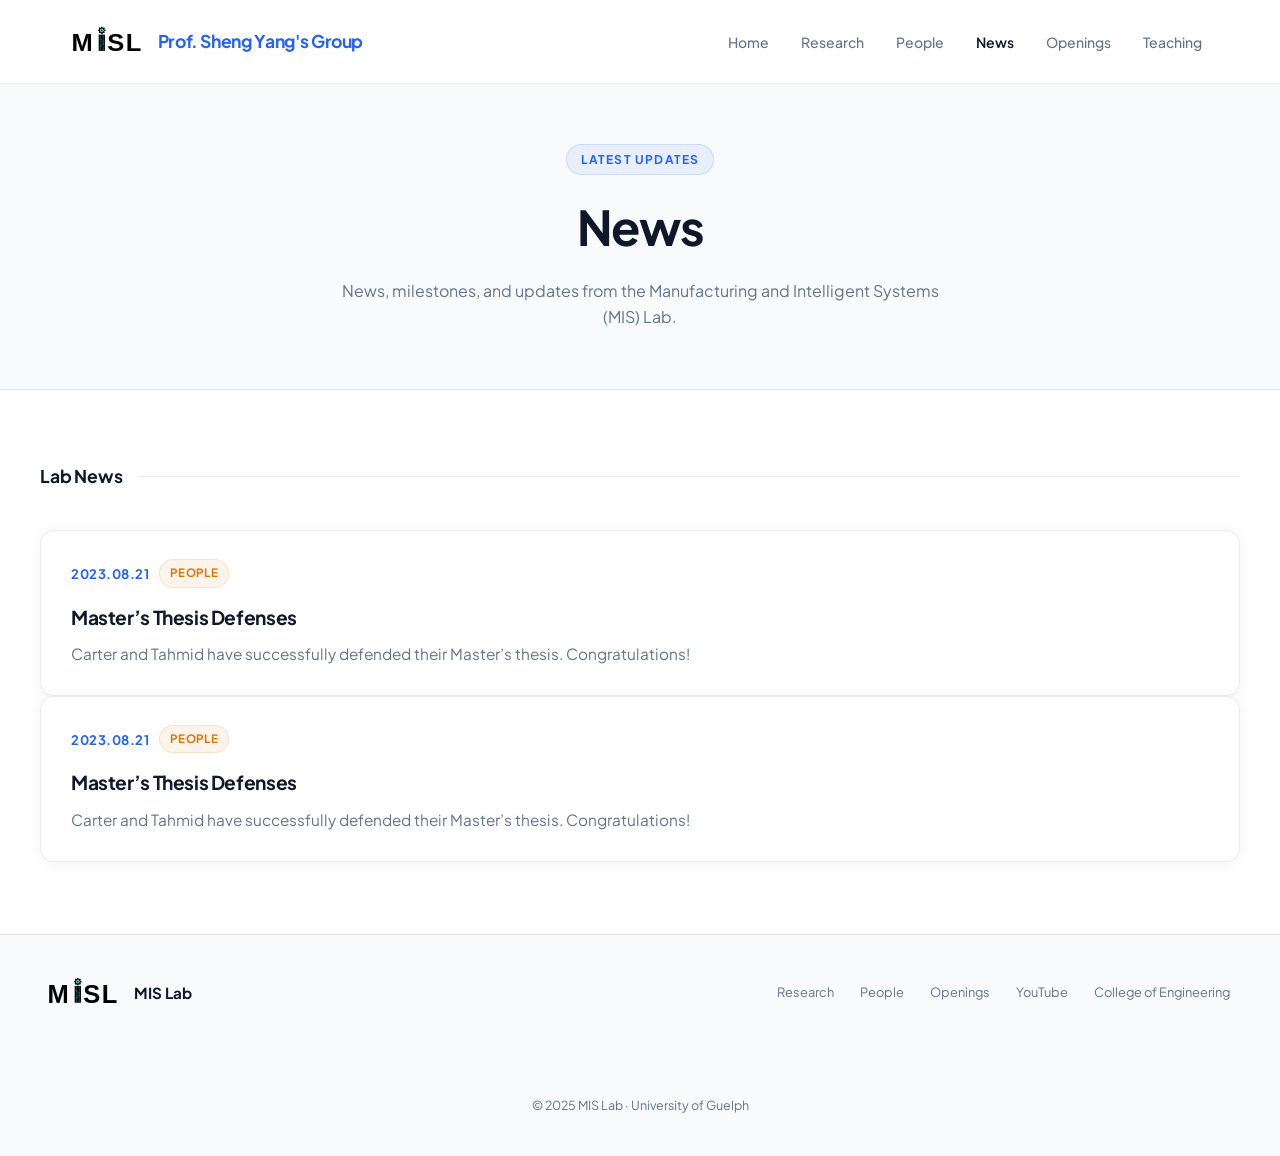
==== commit bfa3d02e: "update" ====
--- a/news/index.html
+++ b/news/index.html
@@ -115,7 +115,7 @@
         width: 18px;
         height: 18px;
       }
-      .nav__logo-img { height: 36px; width: auto; object-fit: contain; flex-shrink: 0; }
+      .nav__logo-img { height: 36px; width: auto; object-fit: contain; flex-shrink: 0; align-self: center; display: block; position: relative; top: -4px; }
 
       .nav__links {
         display: flex;
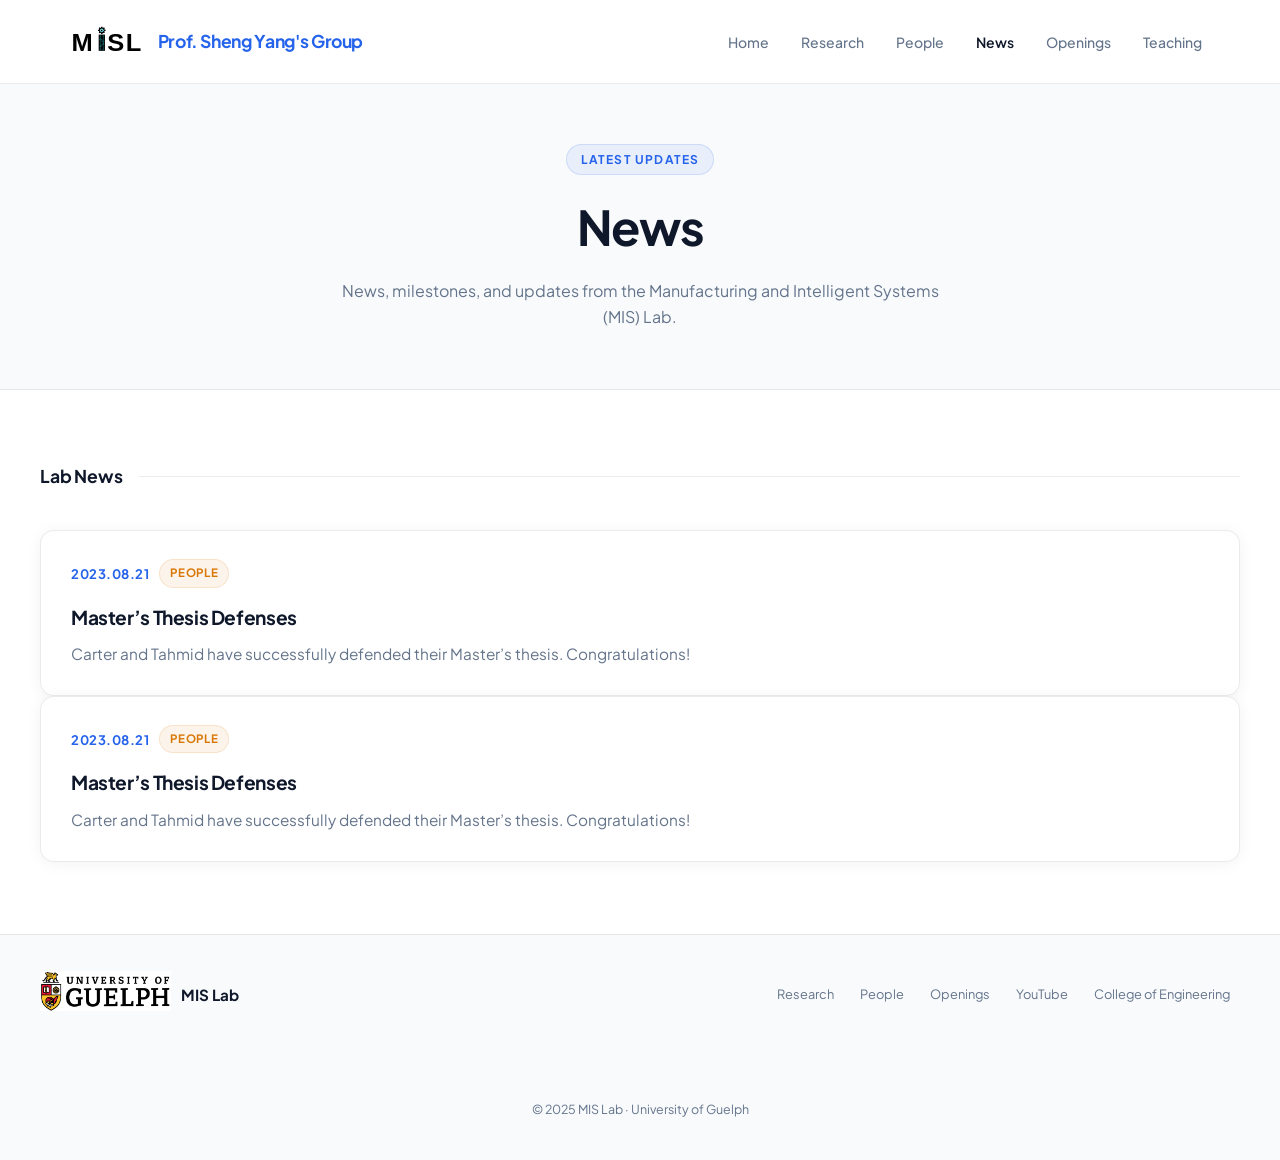
==== commit b4f7fa13: "update" ====
--- a/news/index.html
+++ b/news/index.html
@@ -474,7 +474,7 @@
     <footer class="footer">
       <div class="footer__content">
         <a href="../" class="footer__logo">
-          <img src="../MISL_black_transparent_simple_pcb_true_mirror_wordmark_only.svg" class="nav__logo-img" alt="MIS Lab logo" />
+          <img src="../images/sponsors/Guelph_icon.jpg" class="nav__logo-img" alt="University of Guelph logo" style="height:40px;" />
           MIS Lab
         </a>
 
